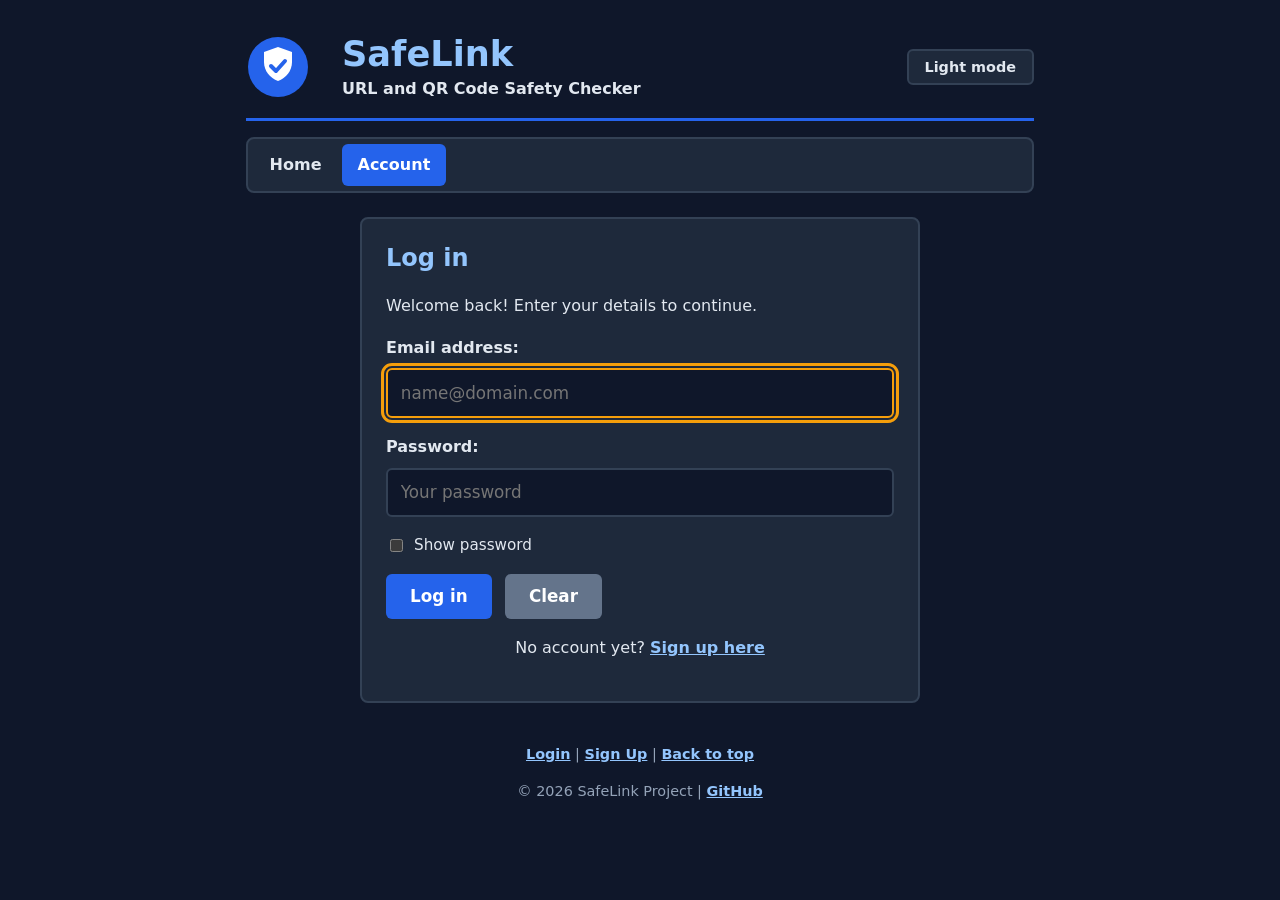
==== login.html @ 6b781519 "Enhance the website overall" ====
<!DOCTYPE html>
<html lang="en">
<head>
    <meta charset="UTF-8">
    <meta name="viewport" content="width=device-width, initial-scale=1.0">
    <meta name="description" content="Log in to your SafeLink account.">
    <title>SafeLink - Login</title>
    <link rel="preconnect" href="https://fonts.googleapis.com">
    <link rel="preconnect" href="https://fonts.gstatic.com" crossorigin>
    <link href="https://fonts.googleapis.com/css2?family=Fira+Mono&family=Google+Sans+Flex:wght@400;700&display=swap" rel="stylesheet">
    <link rel="stylesheet" type="text/css" href="style.css">
</head>

<body>
    <div class="container">

        <header id="top">
            <img src="logo.svg" width="64" height="64" alt="SafeLink logo" usemap="#logomap">
            <map name="logomap">
                <area shape="circle" coords="32,32,30" href="index.html" alt="Go to the home page">
            </map>
            <div class="brand">
                <h1>SafeLink</h1>
                <p class="tagline"><strong>URL and QR Code Safety Checker</strong></p>
            </div>
            <div class="header-actions">

                <button type="button" id="theme-toggle" class="header-btn">Light mode</button>
            </div>
        </header>

        <nav>
            <ul>
                <li><a href="index.html">Home</a></li>
                <li><a href="login.html" class="current">Account</a>
                    <ul>
                        <li><a href="login.html">Login</a></li>
                        <li><a href="signup.html">Sign Up</a></li>
                    </ul>
                </li>
            </ul>
        </nav>

        <main>
            <section class="card form-card">
                <h2>Log in</h2>
                <p>Welcome back! Enter your details to continue.</p>

                <form action="#" method="post" onsubmit="return loginUser()">
                    <label for="email">Email address:</label>
                    <input type="email" id="email" name="email" class="field"
                           placeholder="name@domain.com" autocomplete="on" autofocus required>

                    <label for="password">Password:</label>
                    <input type="password" id="password" name="password" class="field"
                           placeholder="Your password" autocomplete="off" required>

                    <label class="check-label">
                        <input type="checkbox" id="show-password" onclick="togglePassword()">
                        Show password
                    </label>

                    <input type="submit" value="Log in" class="btn">
                    <input type="reset" value="Clear" class="btn btn-reset">

                    <p id="login-message" class="form-message"></p>
                </form>

                <p class="center">No account yet? <a href="signup.html">Sign up here</a></p>
            </section>
        </main>

        <footer>
            <p><a href="login.html">Login</a> | <a href="signup.html">Sign Up</a> | <a href="#top">Back to top</a></p>
            <p>&copy; 2026 SafeLink Project | <a href="https://github.com/gaz-5/SafeLink">GitHub</a></p>
        </footer>

    </div>

    <script src="script.js"></script>
    <script>
        function togglePassword() {
            var box = document.getElementById("show-password");
            var field = document.getElementById("password");
            field.type = box.checked ? "text" : "password";
        }

        function loginUser() {
            var message = document.getElementById("login-message");
            message.className = "form-message ok";
            message.textContent = "Login successful! Going to the home page...";
            setTimeout(function () {
                window.location.href = "index.html";
            }, 1200);
            return false;
        }
    </script>
</body>
</html>
---- style.css ----
:root {
    color-scheme: dark;
    --primary-color: #2563eb;
    --primary-dark: #1e40af;
    --title-color: #93c5fd;
    --text-color: #e2e8f0;
    --muted-color: #94a3b8;
    --background-color: #0f172a;
    --card-background: #1e293b;
    --border-color: #334155;
    --safe-color: #16a34a;
    --warn-color: #f59e0b;
    --danger-color: #dc2626;
    --error-text: #f87171;
    --ok-text: #4ade80;
}

body.light {
    color-scheme: light;
    --title-color: #0a1d88;
    --text-color: #1e293b;
    --muted-color: #475569;
    --background-color: #f1f5f9;
    --card-background: #ffffff;
    --border-color: #cbd5e1;
    --error-text: #dc2626;
    --ok-text: #15803d;
}

* {
    box-sizing: border-box;
}

body {
    margin: 0;
    font-family: "Google Sans Flex", system-ui, Arial, sans-serif;
    font-size: 1rem;
    line-height: 1.6;
    color: var(--text-color);
    background-color: var(--background-color);
}

.container {
    max-width: 820px;
    margin: 0 auto;
    padding: 2rem 1rem;
}

h1, h2, h3 {
    line-height: 1.25;
    color: var(--title-color);
}

h2 {
    margin-top: 0;
}

a {
    color: var(--title-color);
    font-weight: bold;
}

a:hover {
    text-decoration: none;
}

:focus-visible {
    outline: 3px solid var(--warn-color);
    outline-offset: 2px;
}

[hidden] {
    display: none !important;
}

.center {
    text-align: center;
}

.note,
.hint {
    font-size: 0.9rem;
    color: var(--muted-color);
}


header {
    display: flex;
    align-items: center;
    gap: 1rem;
    padding-bottom: 1rem;
    border-bottom: 3px solid var(--primary-color);
}

.brand {
    flex: 1;
    min-width: 0;
}

h1 {
    margin: 0;
    font-size: 2.2rem;
}

.tagline {
    margin: 0;
}

.header-actions {
    display: flex;
    align-items: center;
    gap: 0.5rem;
}

.header-btn {
    display: inline-flex;
    align-items: center;
    justify-content: center;
    font-family: inherit;
    font-size: 0.9rem;
    font-weight: bold;
    padding: 0.5rem 1rem;
    color: var(--text-color);
    background-color: var(--card-background);
    border: 2px solid var(--border-color);
    border-radius: 6px;
    cursor: pointer;
}

.header-btn:hover {
    border-color: var(--primary-color);
}

.icon-btn {
    padding: 0.4rem;
    border-radius: 50%;
}


nav {
    margin: 1rem 0 1.5rem;
    padding: 0.35rem;
    background-color: var(--card-background);
    border: 2px solid var(--border-color);
    border-radius: 8px;
}

nav ul {
    display: flex;
    gap: 0.25rem;
    margin: 0;
    padding: 0;
    list-style: none;
}

nav li {
    position: relative;
}

nav a {
    display: block;
    padding: 0.5rem 1rem;
    color: var(--text-color);
    text-decoration: none;
    border-radius: 6px;
}

nav a:hover,
nav a.current {
    color: #ffffff;
    background-color: var(--primary-color);
}

nav ul ul {
    display: none;
    position: absolute;
    top: 100%;
    left: 0;
    z-index: 100;
    flex-direction: column;
    gap: 0;
    min-width: 160px;
    margin-top: 0.35rem;
    padding: 0.25rem;
    background-color: var(--card-background);
    border: 2px solid var(--border-color);
    border-radius: 8px;
}

nav li:hover > ul,
nav li:focus-within > ul {
    display: flex;
}


.ticker {
    overflow: hidden;
    margin-bottom: 1.5rem;
    padding: 0.6rem 0;
    background-color: var(--card-background);
    border: 2px solid var(--border-color);
    border-radius: 8px;
}

.ticker-track {
    display: flex;
    width: max-content;
    animation: ticker-scroll 40s linear infinite;
}

.ticker-track span {
    padding-right: 3rem;
    white-space: nowrap;
}

.ticker:hover .ticker-track,
.ticker:focus-within .ticker-track {
    animation-play-state: paused;
}

@keyframes ticker-scroll {
    from { transform: translateX(0); }
    to { transform: translateX(-50%); }
}


.card {
    margin-bottom: 1.5rem;
    padding: 1.5rem;
    background-color: var(--card-background);
    border: 2px solid var(--border-color);
    border-radius: 8px;
}

.card-title {
    display: flex;
    align-items: center;
    gap: 0.5rem;
}

aside {
    margin-bottom: 1.5rem;
    padding: 0.75rem 1rem;
    color: var(--text-color);
    background-color: var(--card-background);
    border-left: 6px solid var(--warn-color);
    border-radius: 6px;
}

.inline-list {
    padding-left: 0;
    list-style: none;
}

.inline-list li {
    display: inline;
    margin-right: 1.25rem;
}


.icon {
    flex-shrink: 0;
    width: 1.3em;
    height: 1.3em;
}

.icon-lg {
    width: 2.6rem;
    height: 2.6rem;
}

.icon-xl {
    width: 3.5rem;
    height: 3.5rem;
}


label {
    display: block;
    margin-bottom: 0.5rem;
    font-weight: bold;
}

.check-label {
    display: flex;
    align-items: center;
    gap: 0.5rem;
    margin-bottom: 1rem;
    font-size: 0.95rem;
    font-weight: normal;
}

.field {
    width: 100%;
    margin-bottom: 1rem;
    padding: 0.8rem;
    font-family: inherit;
    font-size: 1.05rem;
    color: var(--text-color);
    background-color: var(--background-color);
    border: 2px solid var(--border-color);
    border-radius: 6px;
}

.field:focus {
    border-color: var(--warn-color);
}

#url-input {
    font-family: "Fira Mono", monospace;
}

.btn {
    display: inline-flex;
    align-items: center;
    gap: 0.5rem;
    margin-right: 0.5rem;
    padding: 0.8rem 1.5rem;
    font-family: inherit;
    font-size: 1.05rem;
    font-weight: bold;
    color: #ffffff;
    background-color: var(--primary-color);
    border: none;
    border-radius: 6px;
    cursor: pointer;
}

.btn:hover {
    background-color: var(--primary-dark);
}

.btn-reset {
    background-color: #64748b;
}

.btn-reset:hover {
    background-color: #475569;
}

.form-card {
    max-width: 560px;
    margin-left: auto;
    margin-right: auto;
}

.form-message {
    font-weight: bold;
}

.error {
    color: var(--error-text);
}

.ok {
    color: var(--ok-text);
}


.choice-heading {
    text-align: center;
}

.choice-grid {
    display: grid;
    grid-template-columns: 1fr 1fr;
    gap: 1rem;
}

.choice-btn {
    display: flex;
    flex-direction: column;
    align-items: center;
    gap: 0.35rem;
    padding: 1.5rem 1rem;
    font-family: inherit;
    color: var(--text-color);
    background-color: var(--card-background);
    border: 2px solid var(--border-color);
    border-radius: 8px;
    cursor: pointer;
}

.choice-btn .icon {
    color: var(--primary-color);
}

.choice-btn:hover,
.choice-btn[aria-selected="true"] {
    border-color: var(--primary-color);
}

.choice-btn[aria-selected="true"] {
    box-shadow: 0 0 0 2px var(--primary-color) inset;
}

.choice-title {
    font-size: 1.2rem;
    font-weight: bold;
}

.choice-sub {
    font-size: 0.9rem;
    color: var(--muted-color);
}

.choice-hint {
    margin: 1rem 0 1.5rem;
    text-align: center;
    color: var(--muted-color);
}

#panel-url,
#panel-qr {
    margin-top: 1.5rem;
}


.result {
    border-left: 8px solid var(--border-color);
}

.result.safe {
    border-left-color: var(--safe-color);
}

.result.warn {
    border-left-color: var(--warn-color);
}

.result.danger {
    border-left-color: var(--danger-color);
}


table {
    width: 100%;
    border-collapse: collapse;
}

caption {
    padding-bottom: 0.5rem;
    font-weight: bold;
    text-align: left;
}

th,
td {
    padding: 0.6rem;
    text-align: left;
    border: 2px solid var(--border-color);
}

thead th {
    color: #ffffff;
    background-color: var(--primary-color);
}

tfoot td {
    font-style: italic;
    background-color: var(--background-color);
}

.table-wrap {
    overflow-x: auto;
}


footer {
    margin-top: 2.5rem;
    font-size: 0.9rem;
    text-align: center;
    color: var(--muted-color);
}


dialog {
    width: calc(100% - 2rem);
    max-width: 500px;
    padding: 2rem;
    text-align: center;
    color: var(--text-color);
    background-color: var(--card-background);
    border: 2px solid var(--border-color);
    border-radius: 12px;
}

dialog[open] {
    animation: pop-in 0.25s ease;
}

dialog::backdrop {
    background-color: rgba(15, 23, 42, 0.8);
}

@keyframes pop-in {
    from { opacity: 0; transform: scale(0.94); }
    to { opacity: 1; transform: scale(1); }
}

dialog h2 {
    margin: 0.5rem 0;
}

.dialog-choices {
    display: grid;
    grid-template-columns: 1fr 1fr;
    gap: 0.75rem;
    margin: 1.25rem 0;
}

.dialog-choices .choice-btn {
    padding: 1rem 0.5rem;
}

.dialog-choices .icon {
    width: 2rem;
    height: 2rem;
}

.dialog-feature {
    margin: 1.25rem 0 0;
    padding: 0;
    list-style: none;
    text-align: left;
}

.dialog-feature li {
    margin-bottom: 0.5rem;
    padding: 0.6rem 0.75rem;
    border: 2px solid var(--border-color);
    border-radius: 8px;
}

dialog .check-label {
    justify-content: center;
    margin-bottom: 0;
}


@media (max-width: 560px) {
    header {
        flex-wrap: wrap;
    }

    .tagline {
        display: none;
    }

    .choice-grid,
    .dialog-choices {
        grid-template-columns: 1fr;
    }
}

@media (prefers-reduced-motion: reduce) {
    .ticker-track {
        flex-wrap: wrap;
        width: auto;
        animation: none;
    }

    .ticker-track span[aria-hidden="true"] {
        display: none;
    }

    dialog[open] {
        animation: none;
    }
}

@media print {
    body,
    body.light {
        color: #000000;
        background-color: #ffffff;
    }

    nav,
    .ticker,
    .header-actions,
    dialog {
        display: none;
    }

    .card {
        border-color: #999999;
    }

    h1, h2, h3, a {
        color: #000000;
    }
}
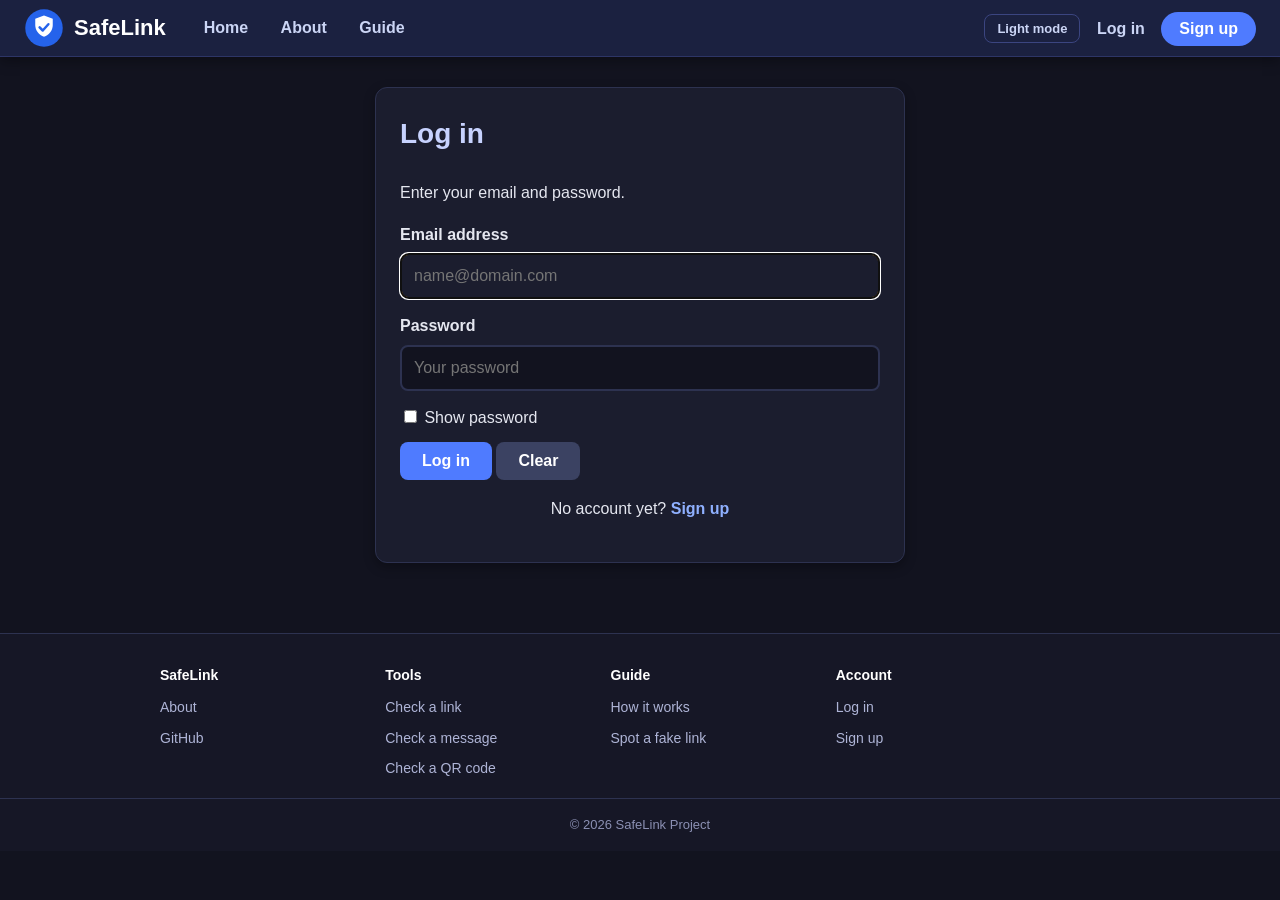
==== commit 70a52b9e: "added about page with enhancment" ====
--- a/login.html
+++ b/login.html
@@ -4,96 +4,135 @@
     <meta charset="UTF-8">
     <meta name="viewport" content="width=device-width, initial-scale=1.0">
     <meta name="description" content="Log in to your SafeLink account.">
-    <title>SafeLink - Login</title>
-    <link rel="preconnect" href="https://fonts.googleapis.com">
-    <link rel="preconnect" href="https://fonts.gstatic.com" crossorigin>
-    <link href="https://fonts.googleapis.com/css2?family=Fira+Mono&family=Google+Sans+Flex:wght@400;700&display=swap" rel="stylesheet">
+    <title>SafeLink - Log in</title>
     <link rel="stylesheet" type="text/css" href="style.css">
 </head>
 
 <body>
-    <div class="container">
 
-        <header id="top">
-            <img src="logo.svg" width="64" height="64" alt="SafeLink logo" usemap="#logomap">
-            <map name="logomap">
-                <area shape="circle" coords="32,32,30" href="index.html" alt="Go to the home page">
-            </map>
-            <div class="brand">
-                <h1>SafeLink</h1>
-                <p class="tagline"><strong>URL and QR Code Safety Checker</strong></p>
-            </div>
-            <div class="header-actions">
-
-                <button type="button" id="theme-toggle" class="header-btn">Light mode</button>
-            </div>
-        </header>
-
-        <nav>
-            <ul>
-                <li><a href="index.html">Home</a></li>
-                <li><a href="login.html" class="current">Account</a>
-                    <ul>
-                        <li><a href="login.html">Login</a></li>
-                        <li><a href="signup.html">Sign Up</a></li>
-                    </ul>
-                </li>
-            </ul>
-        </nav>
-
-        <main>
-            <section class="card form-card">
-                <h2>Log in</h2>
-                <p>Welcome back! Enter your details to continue.</p>
-
-                <form action="#" method="post" onsubmit="return loginUser()">
-                    <label for="email">Email address:</label>
-                    <input type="email" id="email" name="email" class="field"
-                           placeholder="name@domain.com" autocomplete="on" autofocus required>
-
-                    <label for="password">Password:</label>
-                    <input type="password" id="password" name="password" class="field"
-                           placeholder="Your password" autocomplete="off" required>
-
-                    <label class="check-label">
-                        <input type="checkbox" id="show-password" onclick="togglePassword()">
-                        Show password
-                    </label>
-
-                    <input type="submit" value="Log in" class="btn">
-                    <input type="reset" value="Clear" class="btn btn-reset">
-
-                    <p id="login-message" class="form-message"></p>
-                </form>
-
-                <p class="center">No account yet? <a href="signup.html">Sign up here</a></p>
-            </section>
-        </main>
-
-        <footer>
-            <p><a href="login.html">Login</a> | <a href="signup.html">Sign Up</a> | <a href="#top">Back to top</a></p>
-            <p>&copy; 2026 SafeLink Project | <a href="https://github.com/gaz-5/SafeLink">GitHub</a></p>
-        </footer>
-
+<header class="topbar" id="top">
+    <div class="brand">
+        <img src="logo.svg" width="40" height="40" alt="SafeLink logo" usemap="#logomap">
+        <map name="logomap">
+            <area shape="circle" coords="20,20,19" href="about.html" alt="About SafeLink">
+        </map>
+        <a href="index.html" class="brand-name">SafeLink</a>
     </div>
 
-    <script src="script.js"></script>
-    <script>
-        function togglePassword() {
-            var box = document.getElementById("show-password");
-            var field = document.getElementById("password");
-            field.type = box.checked ? "text" : "password";
+    <nav class="main-nav">
+        <ul>
+            <li><a href="index.html">Home</a></li>
+            <li><a href="about.html">About</a></li>
+            <li><a href="index.html#how-it-works">Guide</a>
+                <ul>
+                    <li><a href="index.html#how-it-works">How it works</a></li>
+                    <li><a href="index.html#spot-fake">Spot a fake link</a></li>
+                    <li><a href="index.html#tips">Safety tip</a></li>
+                </ul>
+            </li>
+        </ul>
+    </nav>
+
+    <div class="top-right">
+        <input type="button" id="theme-toggle" value="Light mode" class="header-btn" onclick="toggleTheme()">
+        <a href="login.html" class="login-link">Log in</a>
+        <a href="signup.html" class="pill">Sign up</a>
+    </div>
+</header>
+
+<div class="page">
+
+    <section class="card form-card">
+        <h1>Log in</h1>
+        <p>Enter your email and password.</p>
+
+        <form action="#" method="post" onsubmit="return loginUser()">
+            <label for="email">Email address</label>
+            <input type="email" id="email" name="email" class="field"
+                   placeholder="name@domain.com" autocomplete="on" autofocus required>
+
+            <label for="password">Password</label>
+            <input type="password" id="password" name="password" class="field"
+                   placeholder="Your password" autocomplete="off" required>
+
+            <label class="check-label">
+                <input type="checkbox" id="show-password" onclick="togglePassword()">
+                Show password
+            </label>
+
+            <input type="submit" value="Log in" class="btn">
+            <input type="reset" value="Clear" class="btn btn-reset">
+
+            <p id="login-message" class="form-message"></p>
+        </form>
+
+        <p class="center">No account yet? <a href="signup.html">Sign up</a></p>
+    </section>
+
+</div>
+
+<footer>
+    <div class="foot-cols">
+        <div class="foot-col">
+            <h4>SafeLink</h4>
+            <ul>
+                <li><a href="about.html">About</a></li>
+                <li><a href="https://github.com/gaz-5/SafeLink">GitHub</a></li>
+            </ul>
+        </div>
+        <div class="foot-col">
+            <h4>Tools</h4>
+            <ul>
+                <li><a href="index.html#checker">Check a link</a></li>
+                <li><a href="index.html#checker">Check a message</a></li>
+                <li><a href="index.html#checker">Check a QR code</a></li>
+            </ul>
+        </div>
+        <div class="foot-col">
+            <h4>Guide</h4>
+            <ul>
+                <li><a href="index.html#how-it-works">How it works</a></li>
+                <li><a href="index.html#spot-fake">Spot a fake link</a></li>
+            </ul>
+        </div>
+        <div class="foot-col">
+            <h4>Account</h4>
+            <ul>
+                <li><a href="login.html">Log in</a></li>
+                <li><a href="signup.html">Sign up</a></li>
+            </ul>
+        </div>
+    </div>
+    <p class="copy">&copy; 2026 SafeLink Project</p>
+</footer>
+
+<script src="script.js"></script>
+
+<script>
+    function togglePassword() {
+        var box = document.getElementById("show-password");
+        var field = document.getElementById("password");
+
+        if (box.checked) {
+            field.type = "text";
+        } else {
+            field.type = "password";
         }
+    }
 
-        function loginUser() {
-            var message = document.getElementById("login-message");
-            message.className = "form-message ok";
-            message.textContent = "Login successful! Going to the home page...";
-            setTimeout(function () {
-                window.location.href = "index.html";
-            }, 1200);
-            return false;
-        }
-    </script>
+    function loginUser() {
+        var message = document.getElementById("login-message");
+        message.className = "form-message ok";
+        message.textContent = "Logged in. Opening the home page.";
+
+        setTimeout(goHome, 1200);
+        return false;
+    }
+
+    function goHome() {
+        window.location.href = "index.html";
+    }
+</script>
+
 </body>
 </html>
--- a/style.css
+++ b/style.css
@@ -1,435 +1,412 @@
-:root {
-    color-scheme: dark;
-    --primary-color: #2563eb;
-    --primary-dark: #1e40af;
-    --title-color: #93c5fd;
-    --text-color: #e2e8f0;
-    --muted-color: #94a3b8;
-    --background-color: #0f172a;
-    --card-background: #1e293b;
-    --border-color: #334155;
-    --safe-color: #16a34a;
-    --warn-color: #f59e0b;
-    --danger-color: #dc2626;
-    --error-text: #f87171;
-    --ok-text: #4ade80;
-}
-
-body.light {
-    color-scheme: light;
-    --title-color: #0a1d88;
-    --text-color: #1e293b;
-    --muted-color: #475569;
-    --background-color: #f1f5f9;
-    --card-background: #ffffff;
-    --border-color: #cbd5e1;
-    --error-text: #dc2626;
-    --ok-text: #15803d;
-}
-
-* {
-    box-sizing: border-box;
-}
-
 body {
+    font-family: Arial, Helvetica, sans-serif;
+    font-size: 16px;
+    line-height: 1.6;
+    color: #e5e7f0;
+    background-color: #12131f;
     margin: 0;
-    font-family: "Google Sans Flex", system-ui, Arial, sans-serif;
-    font-size: 1rem;
-    line-height: 1.6;
-    color: var(--text-color);
-    background-color: var(--background-color);
-}
-
-.container {
-    max-width: 820px;
+}
+
+.page {
+    width: 88%;
+    max-width: 960px;
     margin: 0 auto;
-    padding: 2rem 1rem;
+    padding: 30px 0px 10px 0px;
 }
 
 h1, h2, h3 {
-    line-height: 1.25;
-    color: var(--title-color);
-}
-
-h2 {
-    margin-top: 0;
+    color: #c7d2fe;
 }
 
 a {
-    color: var(--title-color);
+    color: #8fb0ff;
     font-weight: bold;
+    text-decoration: none;
 }
 
 a:hover {
+    color: #c7d6ff;
+    text-decoration: underline;
+}
+
+a:focus {
+    background-color: #854d0e;
+    color: #ffffff;
+}
+
+
+.topbar {
+    position: sticky;
+    top: 0px;
+    z-index: 100;
+    padding: 8px 24px;
+    background-color: #1b2140;
+    border-bottom: 1px solid #2d3566;
+    box-shadow: 0px 4px 12px rgba(0, 0, 0, 0.35);
+}
+
+.topbar::after {
+    content: "";
+    display: block;
+    clear: both;
+}
+
+.brand {
+    float: left;
+    height: 40px;
+}
+
+.brand img {
+    float: left;
+    margin-right: 10px;
+    position: relative;
+    z-index: 5;
+}
+
+.brand-name {
+    float: left;
+    line-height: 40px;
+    font-size: 22px;
+    color: #ffffff;
+}
+
+.main-nav {
+    float: left;
+    margin-left: 24px;
+}
+
+.main-nav ul {
+    list-style-type: none;
+    margin: 0px;
+    padding: 0px;
+}
+
+.main-nav li {
+    display: inline-block;
+    position: relative;
+}
+
+.main-nav a {
+    display: block;
+    padding: 0px 14px;
+    line-height: 40px;
+    color: #cbd5f5;
+    border-radius: 8px;
+}
+
+.main-nav a:hover {
+    background-color: #2d3566;
+    color: #ffffff;
     text-decoration: none;
 }
 
-:focus-visible {
-    outline: 3px solid var(--warn-color);
-    outline-offset: 2px;
-}
-
-[hidden] {
-    display: none !important;
-}
-
-.center {
-    text-align: center;
-}
-
-.note,
-.hint {
-    font-size: 0.9rem;
-    color: var(--muted-color);
-}
-
-
-header {
-    display: flex;
-    align-items: center;
-    gap: 1rem;
-    padding-bottom: 1rem;
-    border-bottom: 3px solid var(--primary-color);
-}
-
-.brand {
-    flex: 1;
-    min-width: 0;
-}
-
-h1 {
-    margin: 0;
-    font-size: 2.2rem;
-}
-
-.tagline {
-    margin: 0;
-}
-
-.header-actions {
-    display: flex;
-    align-items: center;
-    gap: 0.5rem;
-}
-
-.header-btn {
-    display: inline-flex;
-    align-items: center;
-    justify-content: center;
-    font-family: inherit;
-    font-size: 0.9rem;
-    font-weight: bold;
-    padding: 0.5rem 1rem;
-    color: var(--text-color);
-    background-color: var(--card-background);
-    border: 2px solid var(--border-color);
-    border-radius: 6px;
-    cursor: pointer;
-}
-
-.header-btn:hover {
-    border-color: var(--primary-color);
-}
-
-.icon-btn {
-    padding: 0.4rem;
-    border-radius: 50%;
-}
-
-
-nav {
-    margin: 1rem 0 1.5rem;
-    padding: 0.35rem;
-    background-color: var(--card-background);
-    border: 2px solid var(--border-color);
-    border-radius: 8px;
-}
-
-nav ul {
-    display: flex;
-    gap: 0.25rem;
-    margin: 0;
-    padding: 0;
-    list-style: none;
-}
-
-nav li {
-    position: relative;
-}
-
-nav a {
-    display: block;
-    padding: 0.5rem 1rem;
-    color: var(--text-color);
-    text-decoration: none;
-    border-radius: 6px;
-}
-
-nav a:hover,
-nav a.current {
-    color: #ffffff;
-    background-color: var(--primary-color);
-}
-
-nav ul ul {
+.main-nav .current {
+    background-color: #2d3566;
+    color: #ffffff;
+}
+
+.main-nav ul ul {
     display: none;
     position: absolute;
     top: 100%;
-    left: 0;
-    z-index: 100;
-    flex-direction: column;
-    gap: 0;
-    min-width: 160px;
-    margin-top: 0.35rem;
-    padding: 0.25rem;
-    background-color: var(--card-background);
-    border: 2px solid var(--border-color);
+    left: 0px;
+    width: 190px;
+    padding: 6px;
+    background-color: #1b2140;
+    border: 1px solid #2d3566;
+    border-radius: 10px;
+    box-shadow: 0px 8px 18px rgba(0, 0, 0, 0.45);
+    z-index: 200;
+}
+
+.main-nav ul ul li {
+    display: block;
+}
+
+.main-nav ul ul a {
+    line-height: 36px;
+}
+
+.main-nav li:hover ul {
+    display: block;
+}
+
+.top-right {
+    float: right;
+    height: 40px;
+    line-height: 40px;
+}
+
+.top-right a, .top-right input {
+    display: inline-block;
+    vertical-align: middle;
+    margin-left: 12px;
+}
+
+.top-right a {
+    color: #cbd5f5;
+}
+
+.top-right .pill {
+    padding: 0px 18px;
+    line-height: 34px;
+    color: #ffffff;
+    background-color: #4f7bff;
+    border-radius: 20px;
+}
+
+.top-right .pill:hover {
+    background-color: #6b8fff;
+    text-decoration: none;
+}
+
+.header-btn {
+    color: #cbd5f5;
+    background-color: transparent;
+    font-size: 13px;
+    font-weight: bold;
+    padding: 6px 12px;
+    border: 1px solid #3b4580;
     border-radius: 8px;
-}
-
-nav li:hover > ul,
-nav li:focus-within > ul {
-    display: flex;
-}
-
-
-.ticker {
-    overflow: hidden;
-    margin-bottom: 1.5rem;
-    padding: 0.6rem 0;
-    background-color: var(--card-background);
-    border: 2px solid var(--border-color);
+    cursor: pointer;
+}
+
+.header-btn:hover {
+    background-color: #2d3566;
+}
+
+.header-btn:focus {
+    background-color: #854d0e;
+}
+
+
+.hero {
+    text-align: center;
+    padding-top: 10px;
+}
+
+.hero h1 {
+    margin: 8px 0px;
+    font-size: 36px;
+    color: #ffffff;
+    text-shadow: 2px 2px 6px rgba(0, 0, 0, 0.5);
+}
+
+.hero-text {
+    max-width: 560px;
+    margin: 0px auto 28px auto;
+    color: #aeb4d6;
+}
+
+.search-box {
+    max-width: 720px;
+    margin: 0px auto;
+    text-align: left;
+}
+
+.tabs {
+    margin-bottom: 24px;
+    text-align: center;
+    border-bottom: 1px solid #2d3250;
+}
+
+.tab {
+    width: 32%;
+    padding: 12px 0px;
+    color: #8b90b3;
+    background-color: transparent;
+    font-size: 14px;
+    font-weight: bold;
+    letter-spacing: 1px;
+    border: none;
+    border-bottom: 3px solid transparent;
+    cursor: pointer;
+}
+
+.tab:hover {
+    color: #ffffff;
+}
+
+.tab-on {
+    color: #8fb0ff;
+    border-bottom-color: #8fb0ff;
+}
+
+.panel {
+    display: none;
+}
+
+.on {
+    display: block;
+}
+
+.fine {
+    max-width: 600px;
+    margin: 24px auto 0px auto;
+    font-size: 13px;
+    text-align: center;
+    color: #8b90b3;
+}
+
+.infobar {
+    max-width: 720px;
+    margin: 24px auto;
+    padding: 10px;
+    font-size: 14px;
+    text-align: center;
+    background-color: #1b2140;
+    border-radius: 6px;
+}
+
+
+.card {
+    background-color: #1b1d2e;
+    border: 1px solid #2d3250;
+    border-radius: 12px;
+    padding: 24px;
+    margin-bottom: 20px;
+    box-shadow: 0px 4px 12px rgba(0, 0, 0, 0.3);
+}
+
+.card h1 {
+    margin-top: 0px;
+    font-size: 28px;
+}
+
+.card h2 {
+    margin-top: 0px;
+}
+
+.result {
+    display: none;
+    max-width: 720px;
+    margin: 24px auto 0px auto;
+    text-align: left;
+    border-left: 8px solid #2d3250;
+}
+
+.safe {
+    border-left-color: #16a34a;
+}
+
+.warn {
+    border-left-color: #f59e0b;
+}
+
+.danger {
+    border-left-color: #dc2626;
+}
+
+aside {
+    background-color: #422006;
+    color: #fde68a;
+    border-left: 6px solid #f59e0b;
     border-radius: 8px;
-}
-
-.ticker-track {
-    display: flex;
-    width: max-content;
-    animation: ticker-scroll 40s linear infinite;
-}
-
-.ticker-track span {
-    padding-right: 3rem;
-    white-space: nowrap;
-}
-
-.ticker:hover .ticker-track,
-.ticker:focus-within .ticker-track {
-    animation-play-state: paused;
-}
-
-@keyframes ticker-scroll {
-    from { transform: translateX(0); }
-    to { transform: translateX(-50%); }
-}
-
-
-.card {
-    margin-bottom: 1.5rem;
-    padding: 1.5rem;
-    background-color: var(--card-background);
-    border: 2px solid var(--border-color);
-    border-radius: 8px;
-}
-
-.card-title {
-    display: flex;
-    align-items: center;
-    gap: 0.5rem;
-}
-
-aside {
-    margin-bottom: 1.5rem;
-    padding: 0.75rem 1rem;
-    color: var(--text-color);
-    background-color: var(--card-background);
-    border-left: 6px solid var(--warn-color);
-    border-radius: 6px;
+    padding: 10px 16px;
+    margin-bottom: 20px;
+}
+
+.center {
+    text-align: center;
+}
+
+.note {
+    font-size: 14px;
 }
 
 .inline-list {
-    padding-left: 0;
-    list-style: none;
+    list-style-type: none;
+    padding-left: 0px;
 }
 
 .inline-list li {
     display: inline;
-    margin-right: 1.25rem;
-}
-
-
-.icon {
-    flex-shrink: 0;
-    width: 1.3em;
-    height: 1.3em;
-}
-
-.icon-lg {
-    width: 2.6rem;
-    height: 2.6rem;
-}
-
-.icon-xl {
-    width: 3.5rem;
-    height: 3.5rem;
+    margin-right: 20px;
 }
 
 
 label {
     display: block;
-    margin-bottom: 0.5rem;
     font-weight: bold;
+    margin-bottom: 6px;
 }
 
 .check-label {
-    display: flex;
-    align-items: center;
-    gap: 0.5rem;
-    margin-bottom: 1rem;
-    font-size: 0.95rem;
     font-weight: normal;
+    margin-bottom: 12px;
 }
 
 .field {
+    box-sizing: border-box;
     width: 100%;
-    margin-bottom: 1rem;
-    padding: 0.8rem;
-    font-family: inherit;
-    font-size: 1.05rem;
-    color: var(--text-color);
-    background-color: var(--background-color);
-    border: 2px solid var(--border-color);
-    border-radius: 6px;
+    padding: 12px;
+    color: #e5e7f0;
+    background-color: #12131f;
+    font-family: Arial, Helvetica, sans-serif;
+    font-size: 16px;
+    border: 2px solid #2d3250;
+    border-radius: 8px;
+    margin-bottom: 14px;
 }
 
 .field:focus {
-    border-color: var(--warn-color);
+    background-color: #1b1d2e;
+    border-color: #f59e0b;
 }
 
 #url-input {
-    font-family: "Fira Mono", monospace;
+    font-family: monospace;
 }
 
 .btn {
-    display: inline-flex;
-    align-items: center;
-    gap: 0.5rem;
-    margin-right: 0.5rem;
-    padding: 0.8rem 1.5rem;
-    font-family: inherit;
-    font-size: 1.05rem;
+    background-color: #4f7bff;
+    color: #ffffff;
+    font-size: 16px;
     font-weight: bold;
-    color: #ffffff;
-    background-color: var(--primary-color);
+    padding: 10px 22px;
     border: none;
-    border-radius: 6px;
+    border-radius: 8px;
     cursor: pointer;
 }
 
 .btn:hover {
-    background-color: var(--primary-dark);
+    background-color: #6b8fff;
+}
+
+.btn:focus {
+    outline: 3px solid #f59e0b;
+    outline-offset: 2px;
 }
 
 .btn-reset {
-    background-color: #64748b;
+    background-color: #3b4262;
 }
 
 .btn-reset:hover {
-    background-color: #475569;
+    background-color: #4b5478;
 }
 
 .form-card {
-    max-width: 560px;
+    max-width: 480px;
     margin-left: auto;
     margin-right: auto;
 }
 
+.hint {
+    font-size: 14px;
+    margin-top: 0px;
+}
+
 .form-message {
     font-weight: bold;
 }
 
 .error {
-    color: var(--error-text);
+    color: #f87171;
 }
 
 .ok {
-    color: var(--ok-text);
-}
-
-
-.choice-heading {
-    text-align: center;
-}
-
-.choice-grid {
-    display: grid;
-    grid-template-columns: 1fr 1fr;
-    gap: 1rem;
-}
-
-.choice-btn {
-    display: flex;
-    flex-direction: column;
-    align-items: center;
-    gap: 0.35rem;
-    padding: 1.5rem 1rem;
-    font-family: inherit;
-    color: var(--text-color);
-    background-color: var(--card-background);
-    border: 2px solid var(--border-color);
-    border-radius: 8px;
-    cursor: pointer;
-}
-
-.choice-btn .icon {
-    color: var(--primary-color);
-}
-
-.choice-btn:hover,
-.choice-btn[aria-selected="true"] {
-    border-color: var(--primary-color);
-}
-
-.choice-btn[aria-selected="true"] {
-    box-shadow: 0 0 0 2px var(--primary-color) inset;
-}
-
-.choice-title {
-    font-size: 1.2rem;
-    font-weight: bold;
-}
-
-.choice-sub {
-    font-size: 0.9rem;
-    color: var(--muted-color);
-}
-
-.choice-hint {
-    margin: 1rem 0 1.5rem;
-    text-align: center;
-    color: var(--muted-color);
-}
-
-#panel-url,
-#panel-qr {
-    margin-top: 1.5rem;
-}
-
-
-.result {
-    border-left: 8px solid var(--border-color);
-}
-
-.result.safe {
-    border-left-color: var(--safe-color);
-}
-
-.result.warn {
-    border-left-color: var(--warn-color);
-}
-
-.result.danger {
-    border-left-color: var(--danger-color);
+    color: #4ade80;
 }
 
 
@@ -439,155 +416,372 @@
 }
 
 caption {
-    padding-bottom: 0.5rem;
+    text-align: left;
     font-weight: bold;
+    padding-bottom: 8px;
+}
+
+th, td {
+    border: 1px solid #2d3250;
+    padding: 10px;
     text-align: left;
 }
 
-th,
-td {
-    padding: 0.6rem;
-    text-align: left;
-    border: 2px solid var(--border-color);
-}
-
 thead th {
-    color: #ffffff;
-    background-color: var(--primary-color);
+    background-color: #4f7bff;
+    color: #ffffff;
 }
 
 tfoot td {
+    background-color: #262a44;
     font-style: italic;
-    background-color: var(--background-color);
-}
-
-.table-wrap {
-    overflow-x: auto;
 }
 
 
 footer {
-    margin-top: 2.5rem;
-    font-size: 0.9rem;
+    margin-top: 40px;
+    padding-top: 30px;
+    background-color: #161726;
+    border-top: 1px solid #2d3250;
+}
+
+.foot-cols {
+    width: 88%;
+    max-width: 960px;
+    margin: 0px auto;
+}
+
+.foot-col {
+    display: inline-block;
+    vertical-align: top;
+    box-sizing: border-box;
+    width: 23%;
+    padding-right: 10px;
+    font-size: 14px;
+}
+
+.foot-col h4 {
+    margin: 0px 0px 10px 0px;
+    color: #ffffff;
+}
+
+.foot-col ul {
+    list-style-type: none;
+    margin: 0px;
+    padding: 0px;
+}
+
+.foot-col li {
+    margin-bottom: 8px;
+}
+
+.foot-col a {
+    color: #aeb4d6;
+    font-weight: normal;
+}
+
+.copy {
+    margin: 10px 0px 0px 0px;
+    padding: 16px 0px;
+    font-size: 13px;
     text-align: center;
-    color: var(--muted-color);
+    color: #8b90b3;
+    border-top: 1px solid #2d3250;
 }
 
 
 dialog {
-    width: calc(100% - 2rem);
-    max-width: 500px;
-    padding: 2rem;
+    width: 460px;
+    max-width: 90%;
+    padding: 0px;
+    color: #e5e7f0;
+    background-color: #1b1d2e;
+    border: 1px solid #2d3250;
+    border-radius: 16px;
+    box-shadow: 0px 12px 32px rgba(0, 0, 0, 0.6);
+}
+
+dialog::backdrop {
+    background-color: rgba(8, 9, 18, 0.8);
+}
+
+.dialog-body {
+    padding: 28px;
     text-align: center;
-    color: var(--text-color);
-    background-color: var(--card-background);
-    border: 2px solid var(--border-color);
-    border-radius: 12px;
-}
-
-dialog[open] {
-    animation: pop-in 0.25s ease;
-}
-
-dialog::backdrop {
-    background-color: rgba(15, 23, 42, 0.8);
-}
-
-@keyframes pop-in {
-    from { opacity: 0; transform: scale(0.94); }
-    to { opacity: 1; transform: scale(1); }
-}
-
-dialog h2 {
-    margin: 0.5rem 0;
-}
-
-.dialog-choices {
-    display: grid;
-    grid-template-columns: 1fr 1fr;
-    gap: 0.75rem;
-    margin: 1.25rem 0;
-}
-
-.dialog-choices .choice-btn {
-    padding: 1rem 0.5rem;
-}
-
-.dialog-choices .icon {
-    width: 2rem;
-    height: 2rem;
-}
-
-.dialog-feature {
-    margin: 1.25rem 0 0;
-    padding: 0;
-    list-style: none;
-    text-align: left;
-}
-
-.dialog-feature li {
-    margin-bottom: 0.5rem;
-    padding: 0.6rem 0.75rem;
-    border: 2px solid var(--border-color);
-    border-radius: 8px;
-}
-
-dialog .check-label {
-    justify-content: center;
-    margin-bottom: 0;
-}
-
-
-@media (max-width: 560px) {
-    header {
-        flex-wrap: wrap;
-    }
-
-    .tagline {
+}
+
+.dialog-body h2 {
+    margin: 10px 0px;
+}
+
+.dialog-body h3 {
+    margin-bottom: 10px;
+}
+
+.dialog-btn {
+    width: 48%;
+    margin-bottom: 14px;
+}
+
+
+.light {
+    color: #1e293b;
+    background-color: #f1f5f9;
+}
+
+.light h1, .light h2, .light h3 {
+    color: #1e3a8a;
+}
+
+.light a {
+    color: #1d4ed8;
+}
+
+.light a:hover {
+    color: #2563eb;
+}
+
+.light a:focus {
+    background-color: #fde68a;
+    color: #1e293b;
+}
+
+.light .topbar {
+    background-color: #ffffff;
+    border-bottom-color: #e2e8f0;
+    box-shadow: 0px 4px 12px rgba(0, 0, 0, 0.1);
+}
+
+.light .brand-name {
+    color: #1e3a8a;
+}
+
+.light .main-nav a, .light .top-right a {
+    color: #334155;
+}
+
+.light .main-nav a:hover, .light .main-nav .current {
+    background-color: #dbeafe;
+    color: #1e3a8a;
+}
+
+.light .main-nav ul ul {
+    background-color: #ffffff;
+    border-color: #e2e8f0;
+    box-shadow: 0px 8px 18px rgba(0, 0, 0, 0.2);
+}
+
+.light .top-right .pill {
+    color: #ffffff;
+    background-color: #2563eb;
+}
+
+.light .top-right .pill:hover {
+    background-color: #1d4ed8;
+}
+
+.light .header-btn {
+    color: #334155;
+    border-color: #cbd5e1;
+}
+
+.light .header-btn:hover {
+    background-color: #dbeafe;
+}
+
+.light .hero h1 {
+    color: #1e3a8a;
+    text-shadow: none;
+}
+
+.light .hero-text, .light .fine {
+    color: #475569;
+}
+
+.light .tabs {
+    border-bottom-color: #cbd5e1;
+}
+
+.light .tab {
+    color: #64748b;
+}
+
+.light .tab:hover {
+    color: #1e3a8a;
+}
+
+.light .tab-on {
+    color: #2563eb;
+    border-bottom-color: #2563eb;
+}
+
+.light .infobar {
+    background-color: #dbeafe;
+}
+
+.light .card {
+    background-color: #ffffff;
+    border-color: #e2e8f0;
+    box-shadow: 0px 4px 12px rgba(0, 0, 0, 0.08);
+}
+
+.light .result {
+    border-left-color: #cbd5e1;
+}
+
+.light .safe {
+    border-left-color: #16a34a;
+}
+
+.light .warn {
+    border-left-color: #f59e0b;
+}
+
+.light .danger {
+    border-left-color: #dc2626;
+}
+
+.light aside {
+    background-color: #fff7ed;
+    color: #1e293b;
+}
+
+.light .field {
+    color: #1e293b;
+    background-color: #ffffff;
+    border-color: #cbd5e1;
+}
+
+.light .field:focus {
+    background-color: #fffbeb;
+}
+
+.light .btn {
+    background-color: #2563eb;
+}
+
+.light .btn:hover {
+    background-color: #1e40af;
+}
+
+.light .btn-reset {
+    background-color: #64748b;
+}
+
+.light .btn-reset:hover {
+    background-color: #475569;
+}
+
+.light .error {
+    color: #dc2626;
+}
+
+.light .ok {
+    color: #15803d;
+}
+
+.light th, .light td {
+    border-color: #cbd5e1;
+}
+
+.light thead th {
+    background-color: #2563eb;
+}
+
+.light tfoot td {
+    background-color: #e2e8f0;
+}
+
+.light footer {
+    background-color: #e2e8f0;
+    border-top-color: #cbd5e1;
+}
+
+.light .foot-col h4 {
+    color: #1e3a8a;
+}
+
+.light .foot-col a {
+    color: #475569;
+}
+
+.light .copy {
+    color: #475569;
+    border-top-color: #cbd5e1;
+}
+
+.light dialog {
+    color: #1e293b;
+    background-color: #ffffff;
+    border-color: #e2e8f0;
+}
+
+
+@media screen and (max-width: 700px) {
+    .main-nav {
+        float: none;
+        clear: both;
+        margin-left: 0px;
+        padding-top: 6px;
+    }
+
+    .top-right .login-link {
         display: none;
     }
 
-    .choice-grid,
-    .dialog-choices {
-        grid-template-columns: 1fr;
+    .tab {
+        font-size: 12px;
+    }
+
+    table {
+        table-layout: fixed;
+    }
+
+    th, td {
+        padding: 6px;
+        font-size: 14px;
+        word-break: break-word;
+    }
+
+    .foot-col {
+        width: 48%;
+    }
+
+    .dialog-btn {
+        width: 100%;
+    }
+
+    .hero h1 {
+        font-size: 28px;
     }
 }
 
 @media (prefers-reduced-motion: reduce) {
-    .ticker-track {
-        flex-wrap: wrap;
-        width: auto;
-        animation: none;
-    }
-
-    .ticker-track span[aria-hidden="true"] {
+    .topbar {
+        position: relative;
+    }
+}
+
+@media print {
+    body, .light {
+        background-color: #ffffff;
+        color: #000000;
+        font-family: "Times New Roman", serif;
+    }
+
+    .topbar, .tabs, footer {
         display: none;
     }
 
-    dialog[open] {
-        animation: none;
-    }
-}
-
-@media print {
-    body,
-    body.light {
+    .card, .light .card {
+        background-color: #ffffff;
         color: #000000;
-        background-color: #ffffff;
-    }
-
-    nav,
-    .ticker,
-    .header-actions,
-    dialog {
-        display: none;
-    }
-
-    .card {
-        border-color: #999999;
-    }
-
-    h1, h2, h3, a {
-        color: #000000;
-    }
-}
+        border-color: #cbd5e1;
+        box-shadow: none;
+    }
+
+    h1, h2, h3, .hero h1, a {
+        color: #0a1d88;
+        text-shadow: none;
+    }
+}
